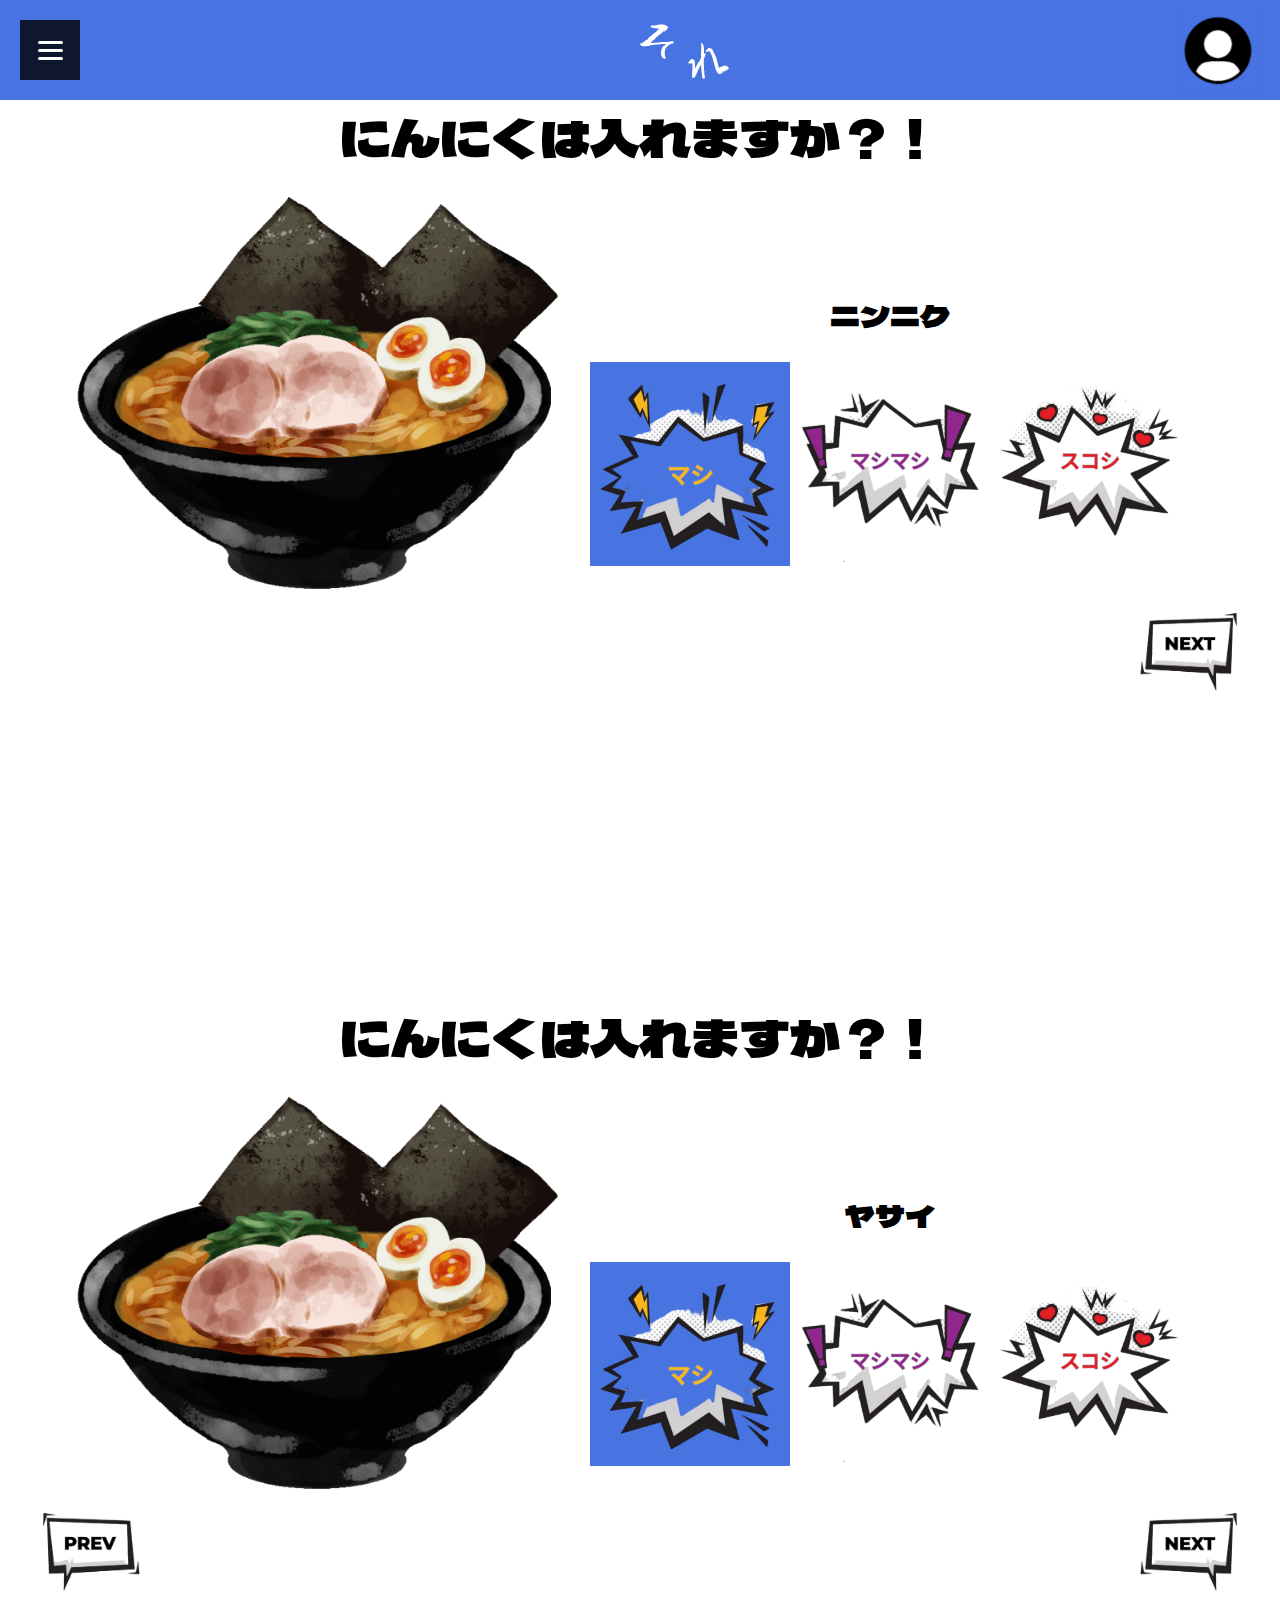
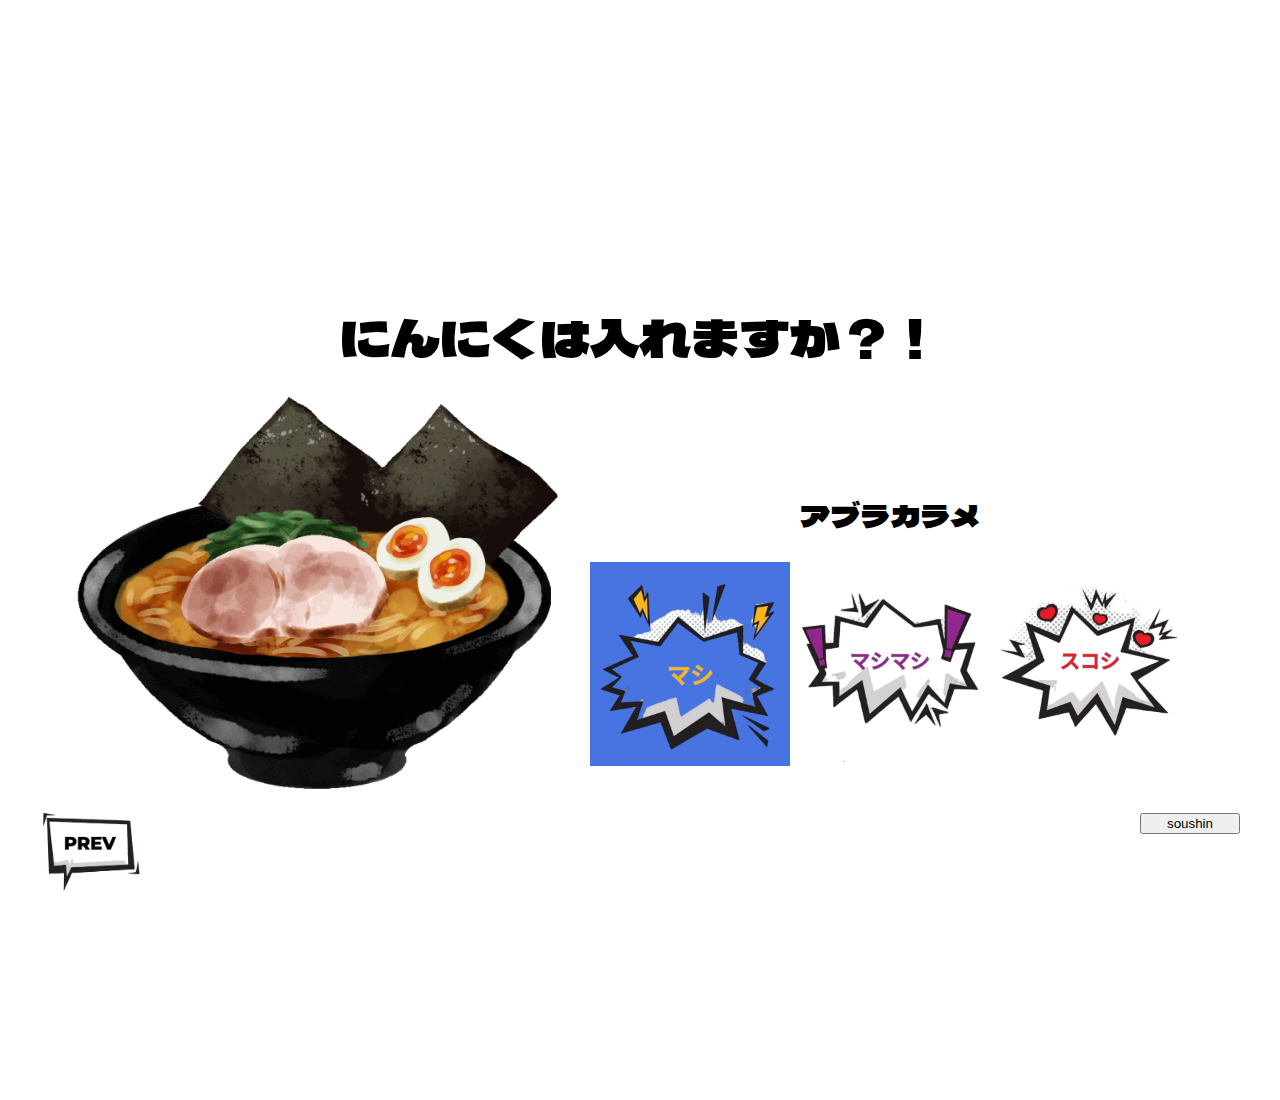
==== index.html @ d16c3b73 "Add files via upload" ====
<!DOCTYPE html>
<html lang="ja">

<head>
<meta charset="utf-8">
<meta name="description" content="">
<title>それ</title>
<script src="./js/ifimg.js" defer></script>
<link rel="stylesheet" href="css/style.css">

<!-- googlefonts -->
 <!-- それ -->
 <link rel="preconnect" href="https://fonts.googleapis.com">
 <link rel="preconnect" href="https://fonts.gstatic.com" crossorigin>
 <link href="https://fonts.googleapis.com/css2?family=Yuji+Boku&display=swap" rel="stylesheet">
 <!-- マシマシ -->
<link rel="preconnect" href="https://fonts.googleapis.com">
<link rel="preconnect" href="https://fonts.gstatic.com" crossorigin>
<link href="https://fonts.googleapis.com/css2?family=Reggae+One&display=swap" rel="stylesheet">
<!-- Myカスタムラーメン -->
<link rel="preconnect" href="https://fonts.googleapis.com">
<link rel="preconnect" href="https://fonts.gstatic.com" crossorigin>
<link href="https://fonts.googleapis.com/css2?family=Dela+Gothic+One&display=swap" rel="stylesheet">

</head>

<body>
  <header class="index-header">
    <div class="hamburger-menu">
      <input type="checkbox" id="menu-btn-check">
      <label for="menu-btn-check" class="menu-btn"><span></span></label>
      <div class="menu-content">
          <ul>
              <li>
                <a href="index.html">HOME</a>
              </li>
              <li>
                <a href="custom.html">CUSUTOM</a>
              </li>
              <li>
                <a href="menber.html">MENU</a>
              </li>
              <li>
                <a href="discography.html">COUPON</a>
              </li>
          </ul>
      </div>
    </div>

    <div class="name">
      <h1 class="yuji-boku-regular"><a href="index.html" class="so">
        そ
      </a></h1>
    </div>

    <div class="name2">
      <h1 class="yuji-boku-regular"><a href="index.html" class="re">
        れ
      </a></h1>
    </div>

    <div class="profile">
      <a href=""><img src="./image/profileicon.png" alt="plofilegazou"></a>
    </div>
  </header>

  <article class="tp-wap" id="tp1">
    <div class="tp-top">
      <h1 class="dela-gothic-one-regular">にんにくは入れますか？！</h1>
    </div>
    <section class="tp-box">
      <img src="./image/tonkotu.png" alt="" class="cook-img">
      <section class="tp" id="nk">
        <h2 class="dela-gothic-one-regular">ニンニク</h2>
        <div class="radio-box">
          <input type="radio" name="nknk" value="マシ" checked="checked" id="mashi"><label for="mashi"><img src="./image/mashiraido.png" alt="マシ" class="radio-img"></label>
          <input type="radio" name="nknk" value="マシマシ" id="mashimashi"><label for="mashimashi"><img src="./image/mashimashiraido.png" alt="マシマシ" class="radio-img"></label>
          <input type="radio" name="nknk" value="スコシ" id="sukoshi"><label for="sukoshi"><img src="./image/sukoshiraido.png" alt="スコシ" class="radio-img"></label>
        </div>
      </section>
    </section>
    <div class="nr-box">
      <a href="index.html#tp2"><img src="./image/next.png" alt="次へボタン" class="nextbtn"></a>
    </div>

  </article>
  
  <article class="tp-wap" id="tp2">
    <div class="tp-top">
      <h1 class="dela-gothic-one-regular">にんにくは入れますか？！</h1>
    </div>
    <section class="tp-box">
      <img src="./image/tonkotu.png" alt="" class="cook-img">
      <section class="tp" id="ys">
        <h2 class="dela-gothic-one-regular">ヤサイ</h2>
        <div class="radio-box">
          <input type="radio" name="ysai" value="マシ" checked="checked" id="mashi2"><label for="mashi2"><img src="./image/mashiraido.png" alt="マシ" class="radio-img"></label>
          <input type="radio" name="ysai" value="マシマシ" id="mashimashi2"><label for="mashimashi2"><img src="./image/mashimashiraido.png" alt="マシマシ" class="radio-img"></label>
          <input type="radio" name="ysai" value="スコシ" id="sukoshi2"><label for="sukoshi2"><img src="./image/sukoshiraido.png" alt="スコシ" class="radio-img"></label>
        </div>
      </section>
    </section>
    <div class="nr-box">
      <a href="index.html#tp1"><img src="./image/prev.png" alt="戻るボタン" class="prevbtn"></a>
      <a href="index.html#tp3"><img src="./image/next.png" alt="次へボタン" class="nextbtn"></a>
    </div>
  </article>

  <article class="tp-wap" id="tp3">
    <div class="tp-top">
      <h1 class="dela-gothic-one-regular">にんにくは入れますか？！</h1>
    </div>
    <section class="tp-box">
      <img src="./image/tonkotu.png" alt="" class="cook-img">
      <section class="tp" id="ak">
        <h2 class="dela-gothic-one-regular">アブラカラメ</h2>
        <div class="radio-box">
          <input type="radio" name="rado" value="マシ" checked="checked" id="mashi3"><label for="mashi3"><img src="./image/mashiraido.png" alt="マシ" class="radio-img"></label>
          <input type="radio" name="rado" value="マシマシ" id="mashimashi3"><label for="mashimashi3"><img src="./image/mashimashiraido.png" alt="マシマシ" class="radio-img"></label>
          <input type="radio" name="rado" value="スコシ" id="sukoshi3"><label for="sukoshi3"><img src="./image/sukoshiraido.png" alt="スコシ" class="radio-img"></label>
        </div>
      </section>
    </section>
    <div class="nr-box">
      <a href="index.html#tp2"><img src="./image/prev.png" alt="戻るボタン" class="prevbtn"></a>
      <button type="button" id="btn" class="soushinbtn">soushin</button>
    </div>
  </article>

  

  





</body>
---- css/style.css ----
@charset "UTF-8";

/* 全体共通 */
* {box-sizing: border-box;}
/* https://developer.mozilla.org/ja/docs/Web/CSS/box-sizing */

body {
  font-family: "游ゴシック体", YuGothic, "游ゴシック Medium", "Yu Gothic Medium","游ゴシック", "Yu Gothic", sans-serif;
  background-color: black;
  background-repeat: no-repeat;
  background-position: center top;
  background-size: cover;
  background-attachment: fixed;
  margin: 0;
}

html,body {
  overflow: hidden;
}

/* googlefonts */
/* それ */
.yuji-boku-regular {
  font-family: "Yuji Boku", serif;
  font-weight: 400;
  font-style: normal;
}
/* マシマシ */
.reggae-one-regular {
  font-family: "Reggae One", serif;
  font-weight: 400;
  font-style: normal;
}
/* Myカスタムラーメン */
.dela-gothic-one-regular {
  font-family: "Dela Gothic One", serif;
  font-weight: 400;
  font-style: normal;
}


/* humberger */
.menu-btn {
  position: fixed;
  top: 20px;
  left: 20px;
  display: flex;
  height: 60px;
  width: 60px;
  justify-content: center;
  align-items: center;
  z-index: 90;
  background-color: rgba(0, 0, 0, 0.8);
}
.menu-btn span,
.menu-btn span:before,
.menu-btn span:after {
  content: '';
  display: block;
  height: 3px;
  width: 25px;
  border-radius: 3px;
  background-color: #ffffff;
  position: absolute;
}
.menu-btn span:before {
  bottom: 8px;
}
.menu-btn span:after {
  top: 8px;
}

#menu-btn-check:checked ~ .menu-btn span {
  background-color: rgba(255, 255, 255, 0);/*メニューオープン時は真ん中の線を透明にする*/
}
#menu-btn-check:checked ~ .menu-btn span::before {
  bottom: 0;
  transform: rotate(45deg);
}
#menu-btn-check:checked ~ .menu-btn span::after {
  top: 0;
  transform: rotate(-45deg);
}

#menu-btn-check {
  display: none;
}

.menu-content {
  width: 20%;
  height: 100%;
  position: fixed;
  top: 0;
  left: -20%;/*leftの値を変更してメニューを画面外へ*/
  z-index: 80;
  background-color: rgba(0, 0, 0, 0.8);
  transition: all 0.5s;/*アニメーション設定*/
}
.menu-content ul {
  padding: 70px 10px 0;
}
.menu-content ul li {
  border-bottom: solid 1px #ffffff;
  list-style: none;
}
.menu-content ul li a {
  display: block;
  width: 100%;
  font-size: 15px;
  box-sizing: border-box;
  color:#ffffff;
  text-decoration: none;
  padding: 9px 15px 10px 0;
  position: relative;
}
.menu-content ul li a::before {
  content: "";
  width: 7px;
  height: 7px;
  border-top: solid 2px #ffffff;
  border-right: solid 2px #ffffff;
  transform: rotate(45deg);
  position: absolute;
  right: 11px;
  top: 16px;
}

#menu-btn-check:checked ~ .menu-content {
  left: 0;/*メニューを画面内へ*/
}

.index-header{
  width: 100%;
  height: 100px;
  position: fixed;
  top: 0;
  left: 0;
  z-index: 80;
  display: flex;
  background-color: rgb(72, 115, 226);
}

.name{
  position: fixed;
  left: 40%;
  z-index: 90;
}

.name2{
  position: fixed;
  left: 40%;
  z-index: 90;
}

.name h1{
  margin: 0;
}

.so{
  font-size: 50px;
  margin-left: 120px;
  color: #ffffff;
  text-decoration: none;
}

.re{
  font-size: 50px;
  margin-left: 170px;
  color: #ffffff;
  text-decoration: none;
}

.profile{
  position: fixed;
  left: 92%;
}

.profile img{
  margin-top: 10px;
  width: 80px;
}

/* インデックス */
.tp-wap{
  width: 100%;
  height: 100vh;
  padding-top: 100px;
  background-color: #ffffff;
}

.tp-top{
  width: 1200px;
  margin: 0 auto;
  text-align: center;
}

.tp-top h1{
  font-size: 50px;
  margin: 0;
}

.tp-box{
  width: 1200px;
  margin: 0 auto;
  display: flex;
}

.cook-img{
  width: 500px;
  margin: 15px 25px;
}

.tp{
  width: 600px;
  margin-top: 8%;
  text-align: center;
}

.tp h2{
  font-size: 30px;
}

.radio-box{
  display: flex;
}

.radio-img{
  width: 200px;
}

input[type="radio"]{
  display: none;
}

label{
  display: inline-block;
  color: white;
  user-select: none;
}

input[type="radio"]:checked + label{
  background-color: rgb(72, 116, 226);
}

.nr-box{
  position: relative;
  width: 1200px;
  margin: 0 auto;
  justify-content: space-between;
}

.prevbtn{
  width: 100px;
}

.nextbtn{
  position: absolute;
  right: 0;
  width: 100px;
}

.soushinbtn{
  position: absolute;
  right: 0;
  width: 100px;
}

.index-home-article{
  width: 100%;
  height: 100vh;
  padding-top: 100px;
  background-color: #ffffff;
}

.top{
  width: 1200px;
  margin: 0 auto;
  text-align: center;
}

.top h1 a{
  font-size: 50px;
  color: black;
  margin-top: 15px;
  text-decoration: none;
}

.top h1 a:hover{
  color: rgba(0, 0, 0, 0.1);
}

.custom{
  width: 1200px;
  margin: 0 auto;
  display: flex
}

.custom-img{
  width: 350px;
  margin: 5px 50px 50px 100px;
}

.qrbox{
  width: 300px;
  margin: 20px 50px 0 50px;
  text-align: center;
}

.qr-img{
  width: 150px;
  margin: 0 auto;
  margin-bottom: 30px;
}

.qrbox h1{
  font-size: 16px;
  color: red;
}
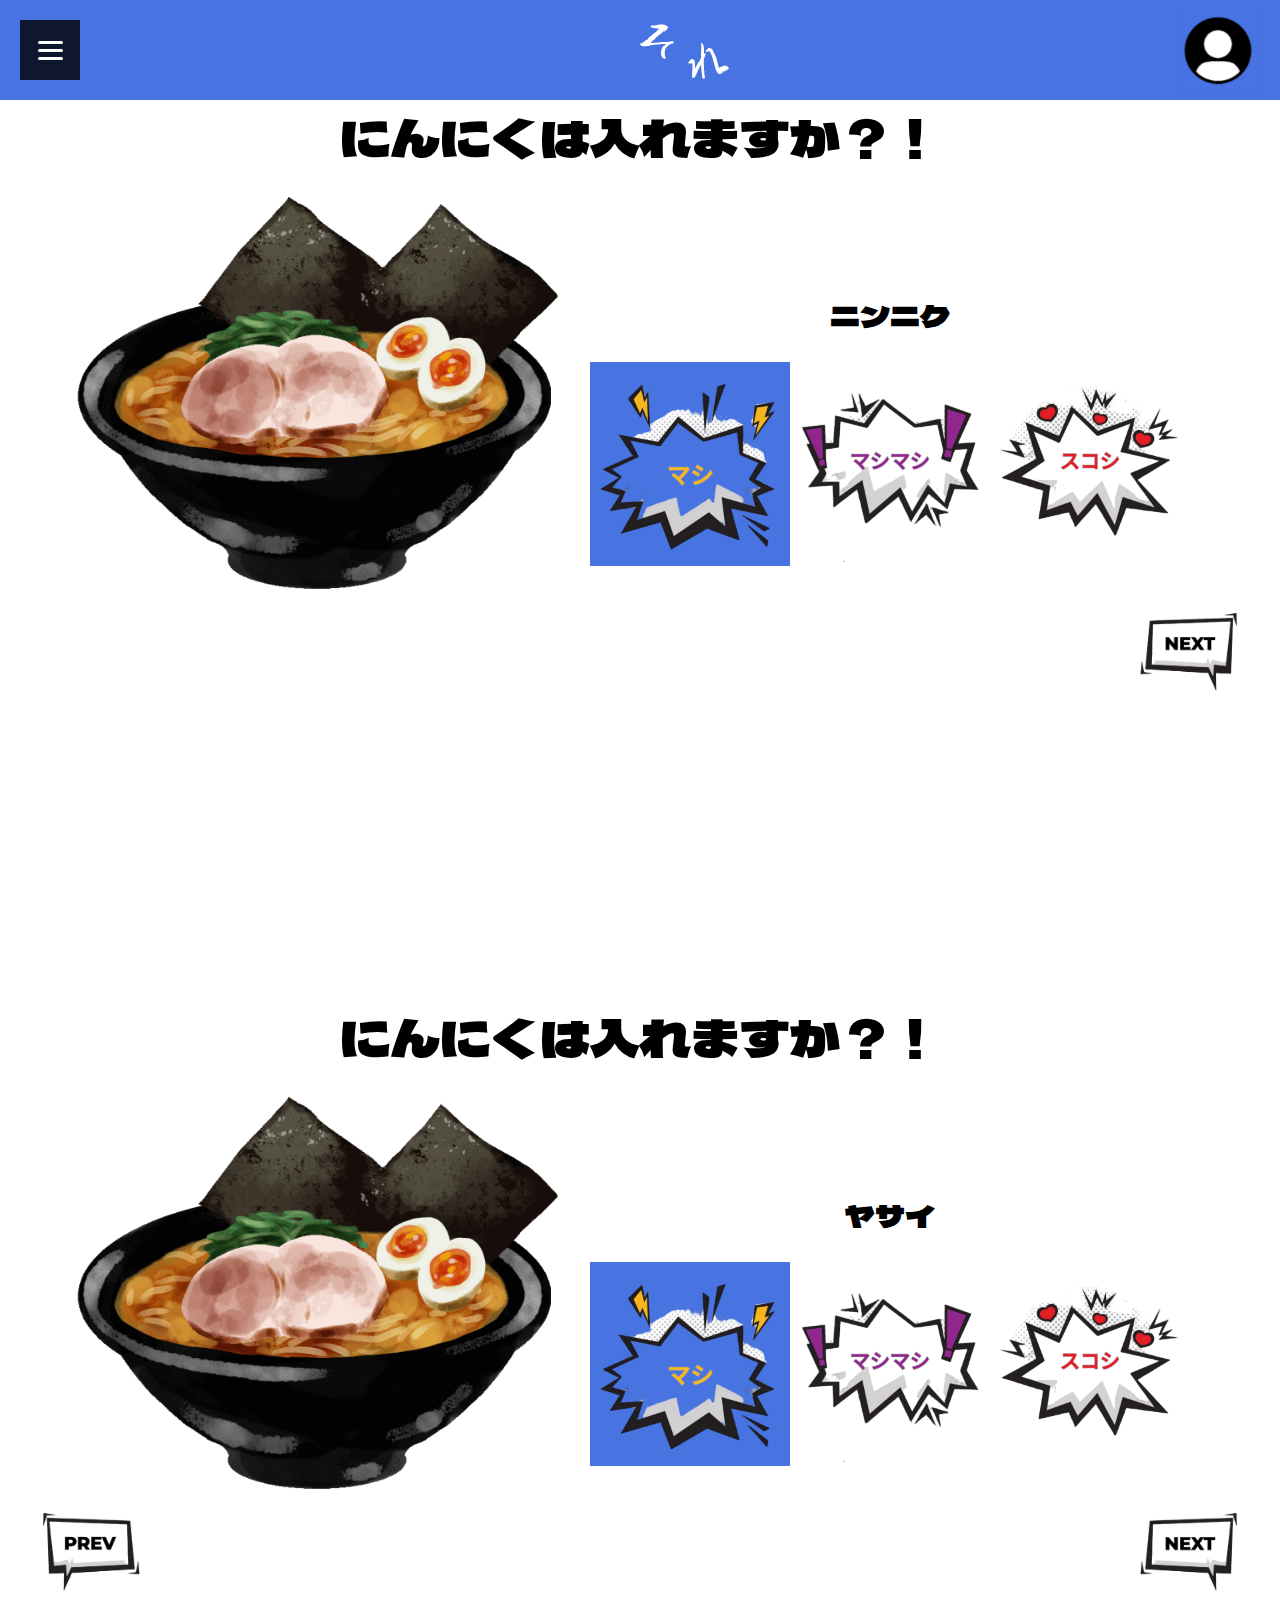
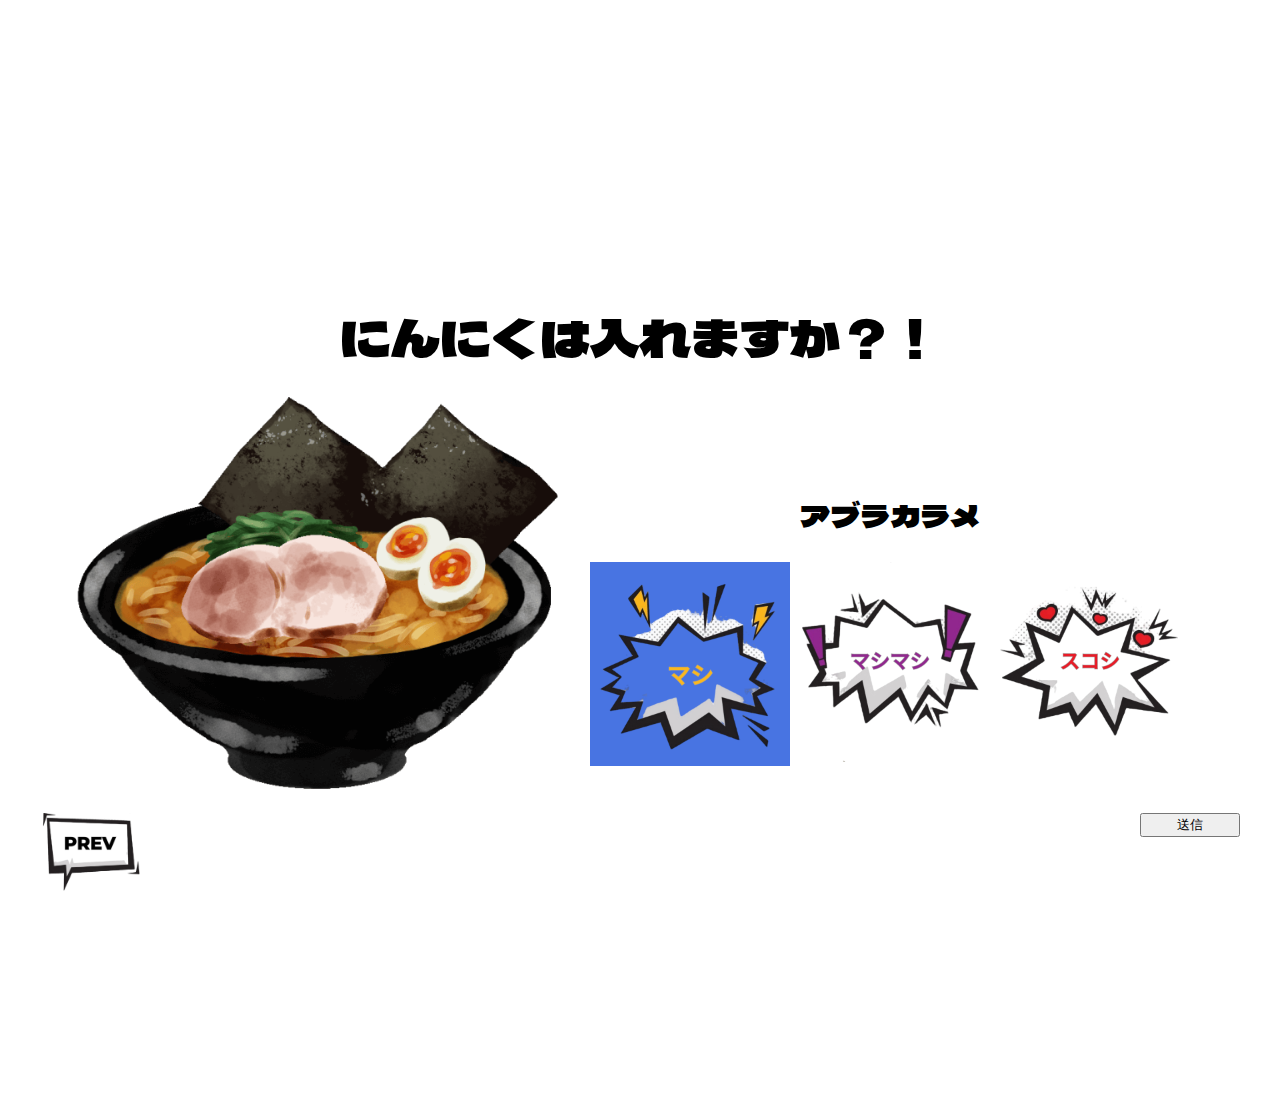
==== commit 7fd8235b: "Add files via upload" ====
--- a/index.html
+++ b/index.html
@@ -123,7 +123,7 @@
     </section>
     <div class="nr-box">
       <a href="index.html#tp2"><img src="./image/prev.png" alt="戻るボタン" class="prevbtn"></a>
-      <button type="button" id="btn" class="soushinbtn">soushin</button>
+      <button type="button" id="btn" class="soushinbtn">送信</button>
     </div>
   </article>
 
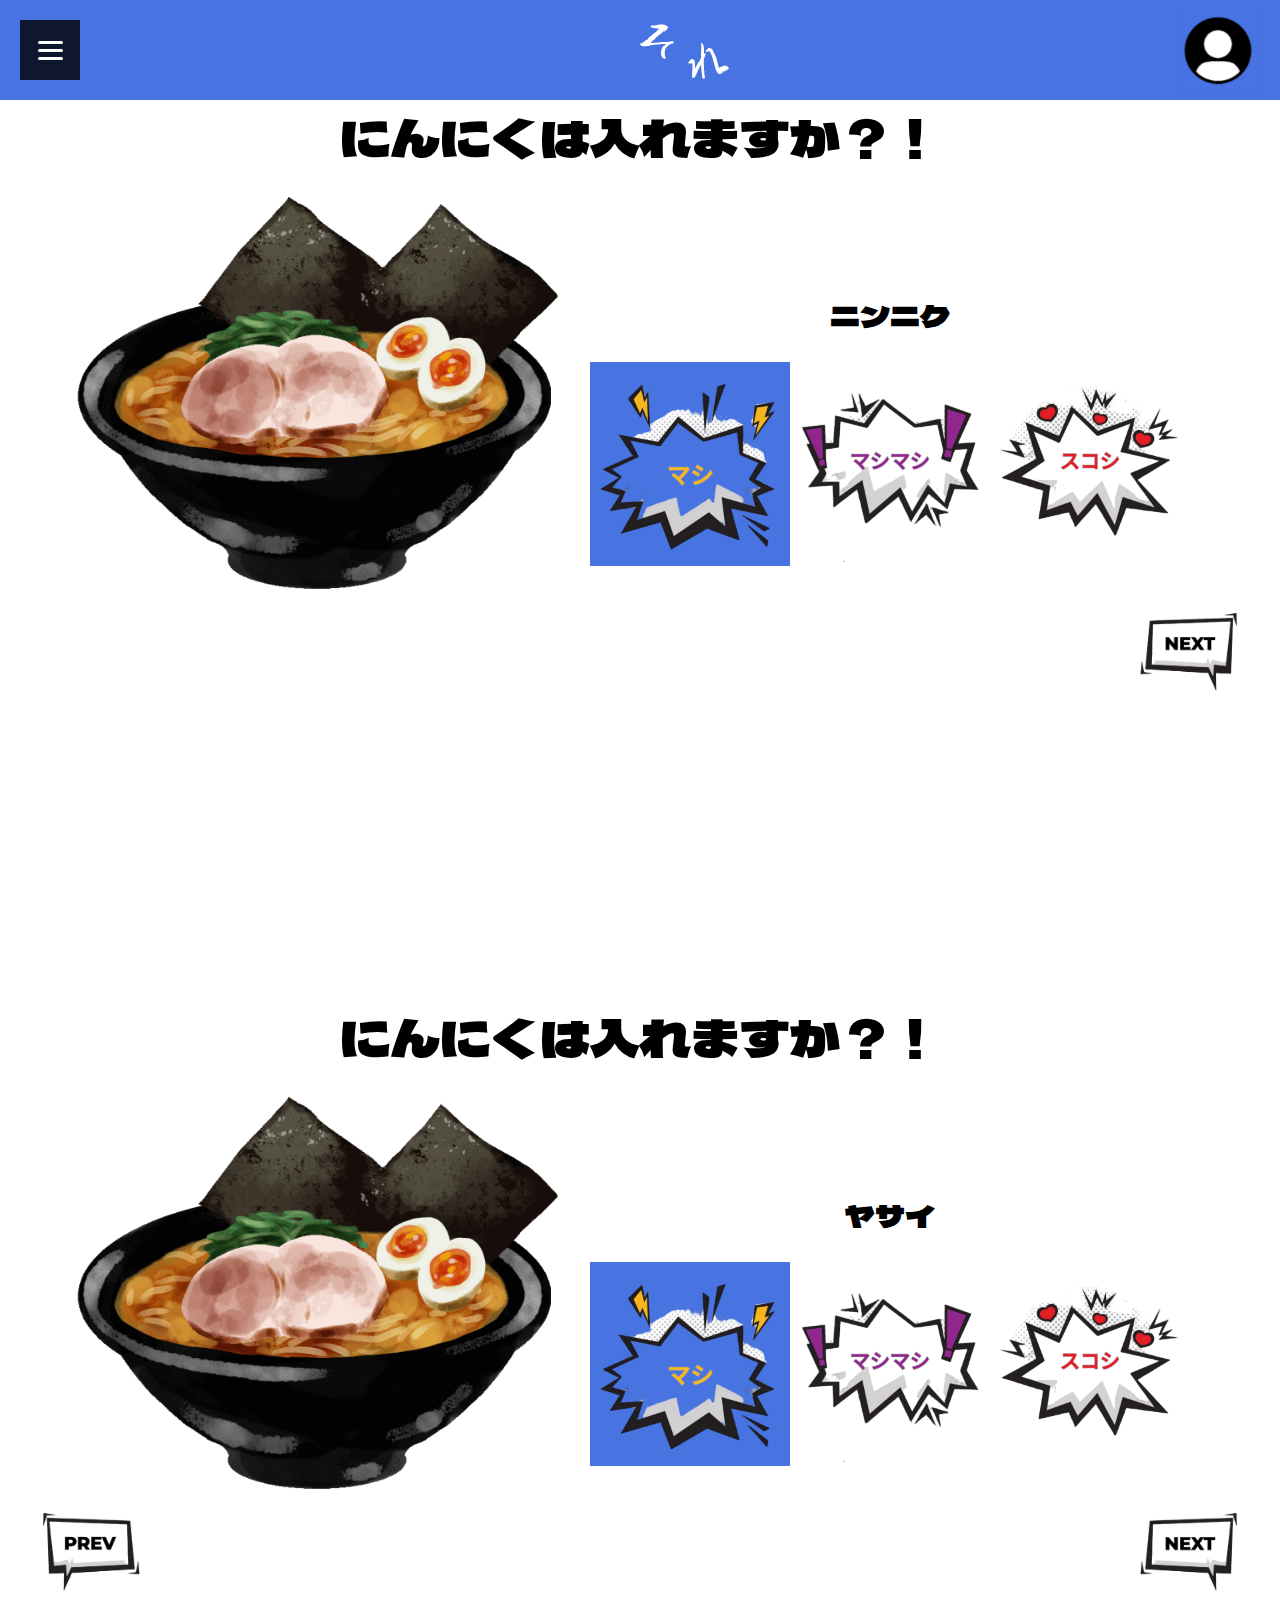
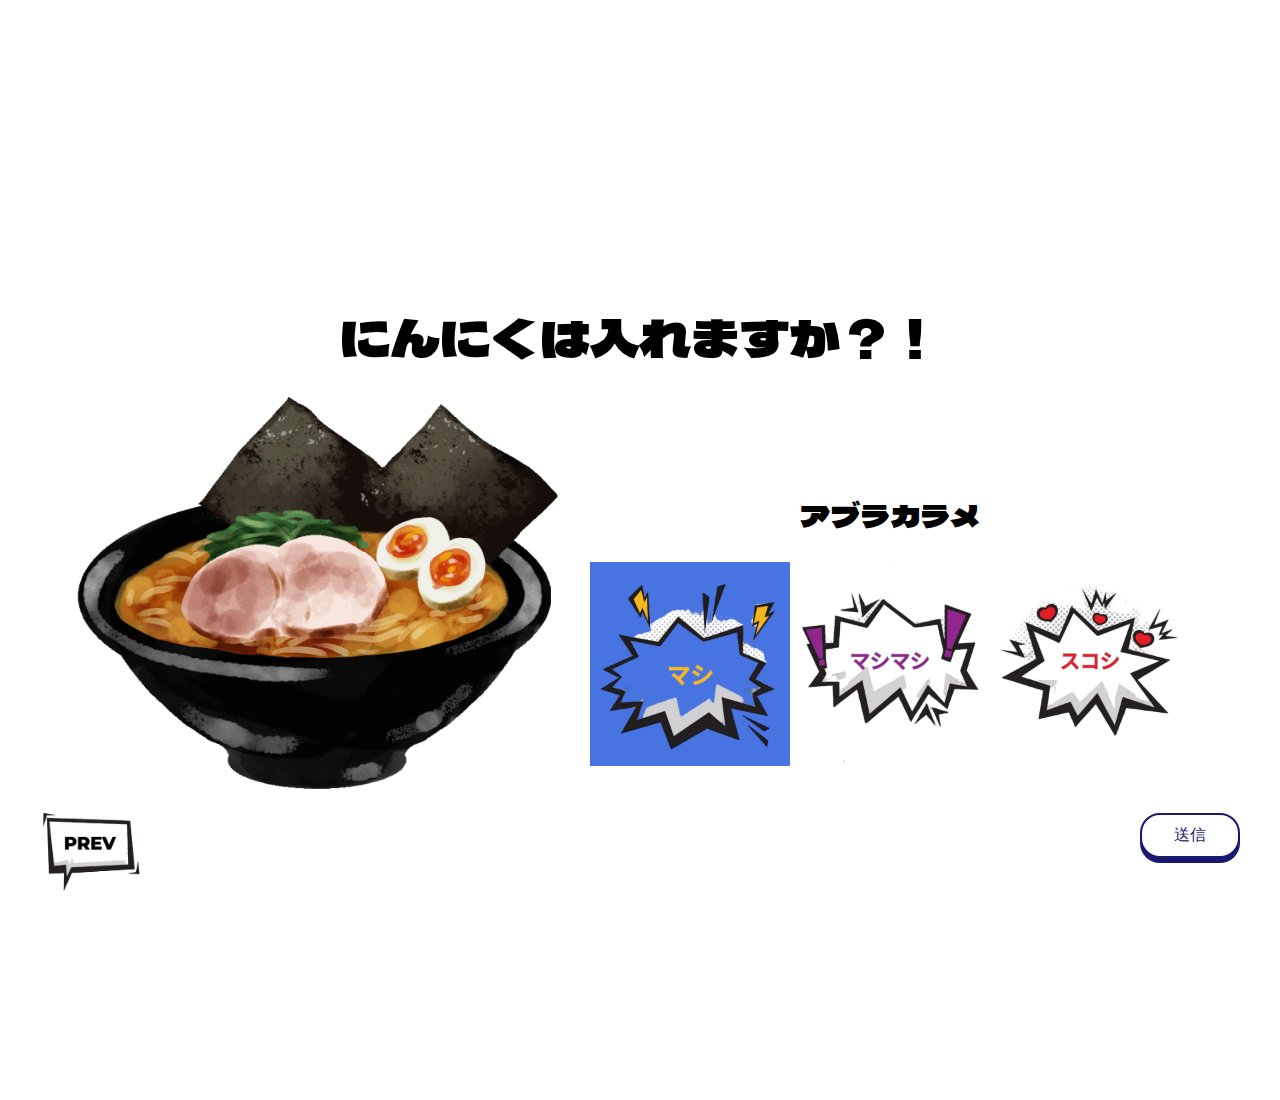
==== commit 48049a5a: "Add files via upload" ====
--- a/index.html
+++ b/index.html
@@ -35,7 +35,7 @@
                 <a href="index.html">HOME</a>
               </li>
               <li>
-                <a href="custom.html">CUSUTOM</a>
+                <a href="ken.html">CUSUTOM</a>
               </li>
               <li>
                 <a href="menber.html">MENU</a>
--- a/css/style.css
+++ b/css/style.css
@@ -295,6 +295,10 @@
   display: flex
 }
 
+.custombox {
+  font-size: 25px;
+}
+
 .custom-img{
   width: 350px;
   margin: 5px 50px 50px 100px;
@@ -317,3 +321,21 @@
   color: red;
 }
 
+.soushinbtn {
+  background-color: #fff;
+  border: solid 2px #191970;
+  color: #191970;
+  border-radius: 20px;
+  padding: 10px 30px;
+  text-decoration: none;
+  font-size: 1em;
+  box-shadow: 0 5px 0 #191970;
+  display: inline-block;
+  transition: .3s;
+  text-align: center;
+}
+.soushinbtn:hover {
+  color: #191970;
+  transform: translateY(5px);
+  box-shadow: 0 0 0 #191970;
+}